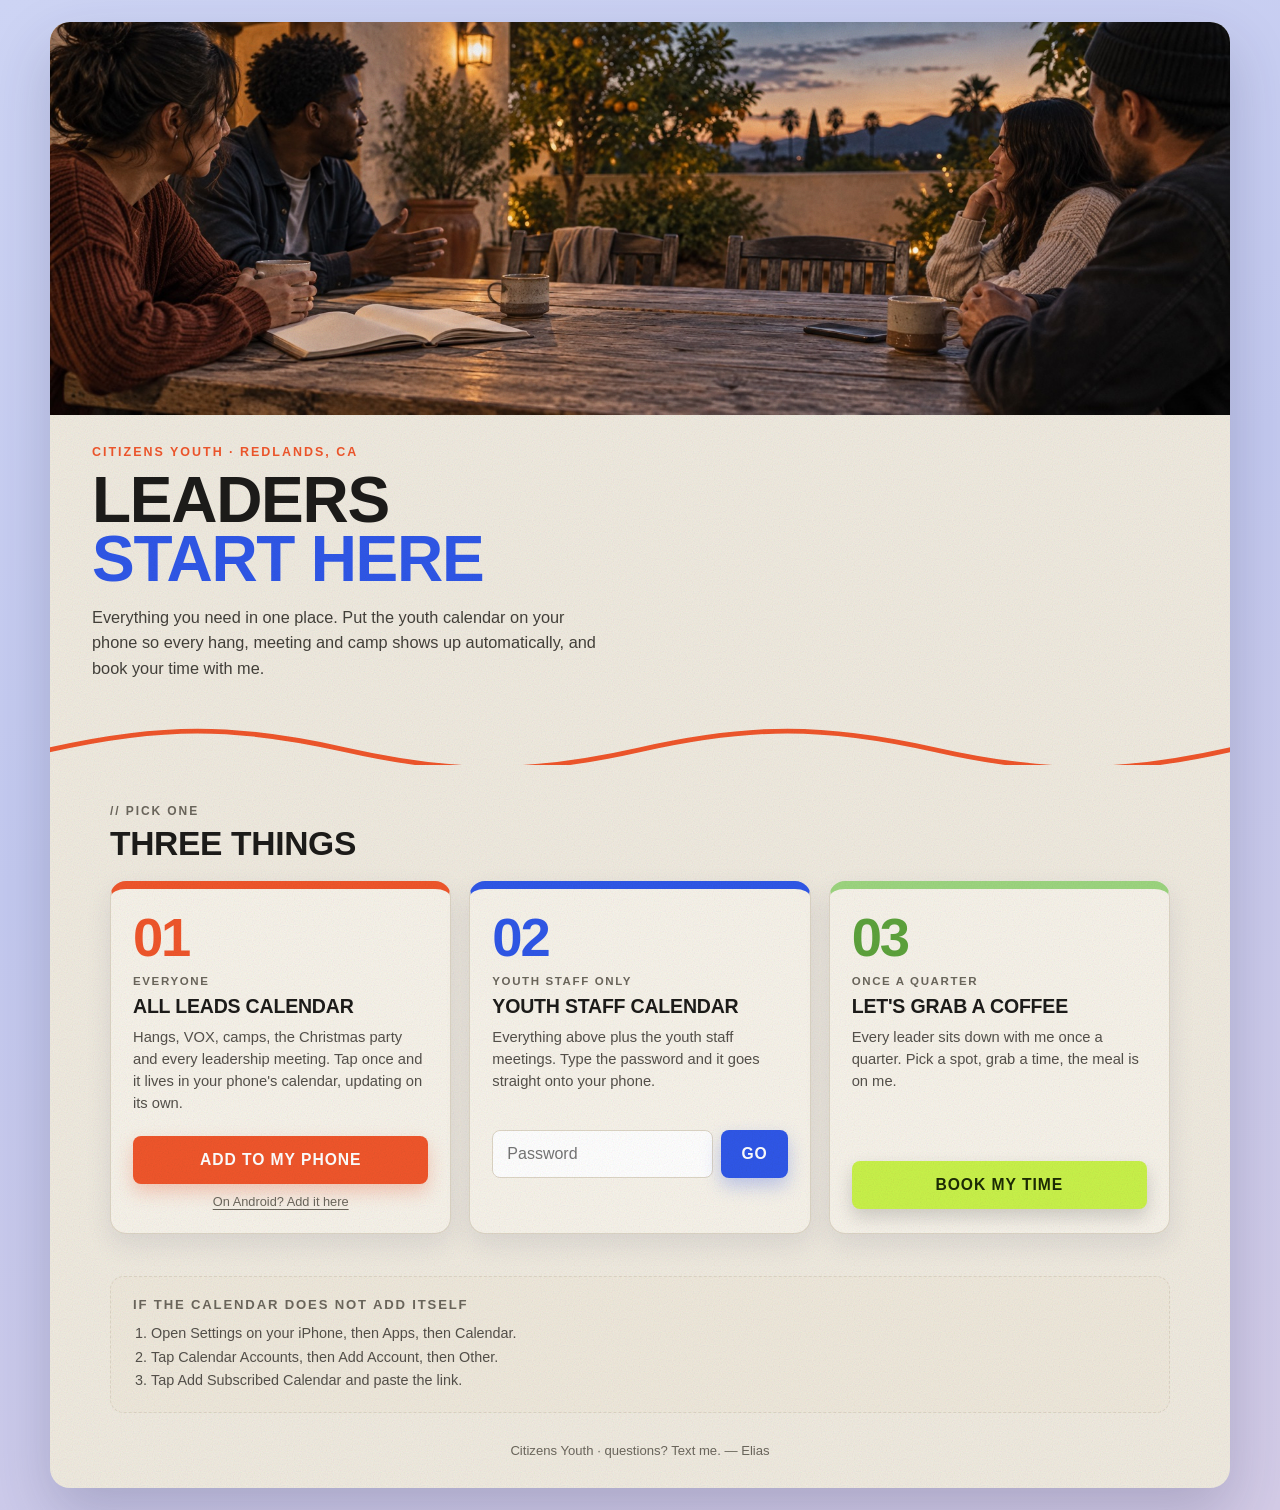
==== index.html @ 904f79c2 "Citizens Youth leaders page: calendars, password gate, quarterly check-in Co-Authored-By: Claude Opu" ====
<!DOCTYPE html>
<html lang="en">
<head>
<meta charset="UTF-8">
<meta name="viewport" content="width=device-width, initial-scale=1.0">
<meta name="robots" content="noindex, nofollow">
<title>Citizens Youth — Leaders</title>
<meta name="theme-color" content="#2f57e8">
<meta name="apple-mobile-web-app-capable" content="yes">
<meta name="apple-mobile-web-app-title" content="CY Leaders">
<link rel="apple-touch-icon" href="appicon.png">
<link rel="icon" type="image/png" href="appicon.png">
<link rel="stylesheet" href="style.css">
</head>
<body>
<div class="page">

  <div class="hero">
    <img class="heroimg" src="hero.jpg" alt="">
    <div class="herotext">
      <div class="kicker">Citizens Youth · Redlands, CA</div>
      <h1>LEADERS<br><span class="accent">START HERE</span></h1>
      <p class="lede">Everything you need in one place. Put the youth calendar on your phone so every hang, meeting and camp shows up automatically, and book your time with me.</p>
    </div>
  </div>

  <svg class="squiggle" viewBox="0 0 960 46" preserveAspectRatio="none" xmlns="http://www.w3.org/2000/svg">
    <path d="M0,30 C90,4 150,4 240,30 S390,56 480,30 S630,4 720,30 S870,56 960,30" stroke="#f0562b"/>
  </svg>

  <div class="pad">
    <div class="sec-head"><span class="n">// pick one</span><h2>Three Things</h2></div>

    <div class="cards">

      <div class="card c-orange">
        <div class="body">
          <div class="glyph n-orange">01</div>
          <div class="idx">Everyone</div>
          <h3>All Leads Calendar</h3>
          <p>Hangs, VOX, camps, the Christmas party and every leadership meeting. Tap once and it lives in your phone's calendar, updating on its own.</p>
          <div class="act">
          <a class="btn orange" id="leadBtn" href="webcal://calendar.google.com/calendar/ical/7b30a9584484464635e6bd8193d599d6e6fe924482d324d1a31d51b97092398a%40group.calendar.google.com/public/basic.ics">Add to my phone</a>
          <a class="alt" href="https://calendar.google.com/calendar/r?cid=7b30a9584484464635e6bd8193d599d6e6fe924482d324d1a31d51b97092398a%40group.calendar.google.com">On Android? Add it here</a>
          </div>
        </div>
      </div>

      <div class="card c-blue">
        <div class="body">
          <div class="glyph n-blue">02</div>
          <div class="idx">Youth staff only</div>
          <h3>Youth Staff Calendar</h3>
          <p>Everything above plus the youth staff meetings. Type the password and it goes straight onto your phone.</p>
          <div class="act">
          <form class="pw" id="pwForm" autocomplete="off">
            <input type="password" id="pw" placeholder="Password" aria-label="Youth staff password" autocapitalize="characters" autocomplete="off">
            <button class="btn" style="width:auto;margin-top:0;padding:14px 20px;" type="submit">Go</button>
          </form>
          <p class="msg" id="pwMsg" role="status" aria-live="polite"></p>
          </div>
        </div>
      </div>

      <div class="card c-green">
        <div class="body">
          <div class="glyph n-green">03</div>
          <div class="idx">Once a quarter</div>
          <h3>Let's Grab A Coffee</h3>
          <p>Every leader sits down with me once a quarter. Pick a spot, grab a time, the meal is on me.</p>
          <div class="act"><a class="btn lime" href="checkin/">Book my time</a></div>
        </div>
      </div>

    </div>

    <div class="help">
      <h4>If the calendar does not add itself</h4>
      <ol>
        <li>Open Settings on your iPhone, then Apps, then Calendar.</li>
        <li>Tap Calendar Accounts, then Add Account, then Other.</li>
        <li>Tap Add Subscribed Calendar and paste the link.</li>
      </ol>
    </div>
  </div>

  <div class="foot">Citizens Youth · questions? Text me. — Elias</div>
</div>

<script>
/* The staff calendar link is not in this page as readable text. It is locked with
   the password: the password makes the key that unscrambles it. A wrong password
   produces nonsense, and the page checks the result before sending anyone. */
(function(){
  var form = document.getElementById('pwForm'),
      input = document.getElementById('pw'),
      msg   = document.getElementById('pwMsg'),
      busy  = false;

  function say(text, kind){ msg.textContent = text; msg.className = 'msg' + (kind ? ' ' + kind : ''); }

  function b64(s){ var b = atob(s), a = new Uint8Array(b.length);
                   for (var i = 0; i < b.length; i++) a[i] = b.charCodeAt(i); return a; }
  function hex(buf){ return Array.from(new Uint8Array(buf))
                     .map(function(x){ return x.toString(16).padStart(2,'0'); }).join(''); }

  form.addEventListener('submit', function(e){
    e.preventDefault();
    if (busy) return;
    var typed = input.value.trim().toUpperCase().split(/\s+/).join(' ');
    if (!typed){ say('Type the password first.', 'bad'); return; }
    busy = true; say('Checking…');

    fetch('secret.json', {cache:'no-store'}).then(function(r){ return r.json(); }).then(function(s){
      var salt = b64(s.salt), ct = b64(s.ct);
      return crypto.subtle.importKey('raw', new TextEncoder().encode(typed), 'PBKDF2', false, ['deriveBits'])
        .then(function(key){
          return crypto.subtle.deriveBits(
            {name:'PBKDF2', salt:salt, iterations:s.rounds, hash:'SHA-256'}, key, ct.length * 8);
        })
        .then(function(bits){
          var stream = new Uint8Array(bits), out = new Uint8Array(ct.length);
          for (var i = 0; i < ct.length; i++) out[i] = ct[i] ^ stream[i];
          return crypto.subtle.digest('SHA-256', out).then(function(h){
            if (hex(h).slice(0,16) !== s.check) throw new Error('wrong');
            return new TextDecoder().decode(out);
          });
        });
    }).then(function(url){
      say('Unlocked. Sending you to your calendar…', 'good');
      setTimeout(function(){ window.location.href = url; }, 700);
      var alt = document.createElement('a');
      alt.className = 'alt';
      alt.href = url.replace(/^webcal:\/\/calendar\.google\.com\/calendar\/ical\//, 'https://calendar.google.com/calendar/r?cid=')
                    .replace(/\/public\/basic\.ics$/, '');
      alt.textContent = 'On Android? Add it here';
      msg.parentNode.appendChild(alt);
      busy = false;
    }).catch(function(err){
      busy = false;
      say(err && err.message === 'wrong' ? 'That password is not right. Check with Elias.'
                                         : 'Something went wrong. Try again in a moment.', 'bad');
    });
  });
})();
</script>
</body>
</html>
---- style.css ----
:root{
  --bg:#f0ebe0; --card:#f7f3ea; --ink:#1c1b19; --muted:#6b665c; --line:#ddd5c5;
  --orange:#f0562b; --green:#9dd67f; --lime:#c9f24a; --blue:#9fb8f0;
  --cobalt:#2f57e8; --lilac:#c3b4e8; --deep:#231f3d;
}
*{box-sizing:border-box;margin:0;padding:0;}
body{
  font-family:-apple-system,BlinkMacSystemFont,"Segoe UI",Roboto,Helvetica,Arial,sans-serif;
  background:linear-gradient(160deg,#cdd4f4 0%,#c3c9ef 45%,#d3cbe6 100%);
  color:var(--ink);-webkit-font-smoothing:antialiased;padding:26px 0;min-height:100vh;
}
.page{position:relative;max-width:880px;margin:0 auto;background:var(--bg);
  border-radius:20px;overflow:hidden;box-shadow:0 26px 60px rgba(40,40,80,.22);}
.page::after{content:"";position:absolute;inset:0;pointer-events:none;z-index:6;opacity:.5;
  mix-blend-mode:multiply;
  background-image:url("data:image/svg+xml,%3Csvg xmlns='http://www.w3.org/2000/svg' width='140' height='140'%3E%3Cfilter id='n'%3E%3CfeTurbulence type='fractalNoise' baseFrequency='0.85' numOctaves='2' stitchTiles='stitch'/%3E%3C/filter%3E%3Crect width='100%25' height='100%25' filter='url(%23n)' opacity='0.35'/%3E%3C/svg%3E");}
.pad{padding:0 42px;position:relative;z-index:2;}
@media(max-width:620px){.pad{padding:0 22px;}}
@media(min-width:1000px){body{padding:22px 0;}.page{max-width:min(1180px,95vw);}.pad{padding:0 60px;}}

.hero{position:relative;z-index:2;padding:0 0 34px;}
.heroimg{width:100%;aspect-ratio:3/1;object-fit:cover;display:block;background:var(--deep);}
.herotext{padding:30px 42px 0;}
@media(max-width:620px){.herotext{padding:24px 22px 0;}}
.kicker{font-size:.78rem;font-weight:800;letter-spacing:.16em;text-transform:uppercase;color:var(--orange);}
h1{font-size:clamp(2.4rem,7vw,4rem);line-height:.92;letter-spacing:-.02em;text-transform:uppercase;
  font-weight:900;margin-top:12px;}
h1 .accent{color:var(--cobalt);}
.lede{margin-top:16px;font-size:1.02rem;line-height:1.55;color:#43403a;max-width:56ch;}

.squiggle{display:block;width:100%;height:44px;margin:6px 0 0;position:relative;z-index:2;}
.squiggle path{fill:none;stroke-width:5;stroke-linecap:round;}

.sec-head{margin:36px 0 18px;}
.sec-head .n{font-size:.75rem;font-weight:800;letter-spacing:.16em;text-transform:uppercase;color:var(--muted);}
.sec-head h2{font-size:clamp(1.5rem,4.2vw,2.1rem);text-transform:uppercase;font-weight:900;letter-spacing:-.01em;margin-top:6px;}

.cards{display:grid;grid-template-columns:1fr;gap:18px;padding-bottom:8px;}
@media(min-width:760px){.cards{grid-template-columns:repeat(3,1fr);}}
.card{background:var(--card);border:1px solid var(--line);border-radius:16px;overflow:hidden;
  display:flex;flex-direction:column;box-shadow:0 10px 26px rgba(40,40,80,.10);}
.card .body{padding:26px 22px 24px;display:flex;flex-direction:column;flex:1;}
.card .glyph{font-size:3.4rem;line-height:.85;font-weight:900;letter-spacing:-.04em;margin-bottom:14px;}
.card .glyph.n-orange{color:var(--orange);}
.card .glyph.n-blue{color:var(--cobalt);}
.card .glyph.n-green{color:#5da33c;}
.card .act{margin-top:auto;}
.card .idx{font-size:.72rem;font-weight:800;letter-spacing:.14em;color:var(--muted);text-transform:uppercase;}
.card h3{font-size:1.22rem;text-transform:uppercase;font-weight:900;margin-top:8px;letter-spacing:-.01em;}
.card p{margin-top:8px;font-size:.92rem;line-height:1.5;color:#54504a;flex:1;}
.card.c-orange{border-top:8px solid var(--orange);}
.card.c-blue{border-top:8px solid var(--cobalt);}
.card.c-green{border-top:8px solid var(--green);}

.btn{display:block;text-align:center;margin-top:16px;background:var(--cobalt);color:#fff;text-decoration:none;
  font-size:.98rem;font-weight:800;text-transform:uppercase;letter-spacing:.06em;padding:15px 18px;
  border-radius:8px;border:0;cursor:pointer;width:100%;font-family:inherit;
  box-shadow:0 8px 18px rgba(47,87,232,.28);}
.btn:hover{background:#2547cf;}
.btn.lime{background:var(--lime);color:#1c2b04;box-shadow:0 8px 18px rgba(0,0,0,.16);}
.btn.lime:hover{background:#d7ff5e;}
.btn.orange{background:var(--orange);color:#fff;box-shadow:0 8px 18px rgba(240,86,43,.28);}
.btn.orange:hover{background:#d94820;}
.alt{display:block;text-align:center;margin-top:10px;font-size:.8rem;color:var(--muted);
  text-decoration:underline;text-underline-offset:3px;}
.alt:hover{color:var(--ink);}

.pw{margin-top:16px;display:flex;gap:8px;}
.card p{margin-bottom:6px;}
.pw input{flex:1;min-width:0;font-family:inherit;font-size:1rem;padding:14px 14px;border-radius:8px;
  border:1px solid var(--line);background:#fff;color:var(--ink);}
.pw input:focus{outline:2px solid var(--cobalt);outline-offset:1px;}
.msg{margin-top:10px;font-size:.85rem;font-weight:700;min-height:1.2em;}
.msg.bad{color:var(--orange);}
.msg.good{color:#2e7d32;}

.help{margin-top:34px;background:#efe9dc;border:1px dashed var(--line);border-radius:14px;padding:20px 22px;}
.help h4{font-size:.82rem;font-weight:800;letter-spacing:.14em;text-transform:uppercase;color:var(--muted);}
.help ol{margin:10px 0 0 18px;font-size:.9rem;line-height:1.6;color:#54504a;}
.foot{padding:30px 42px;font-size:.82rem;color:var(--muted);text-align:center;position:relative;z-index:2;}
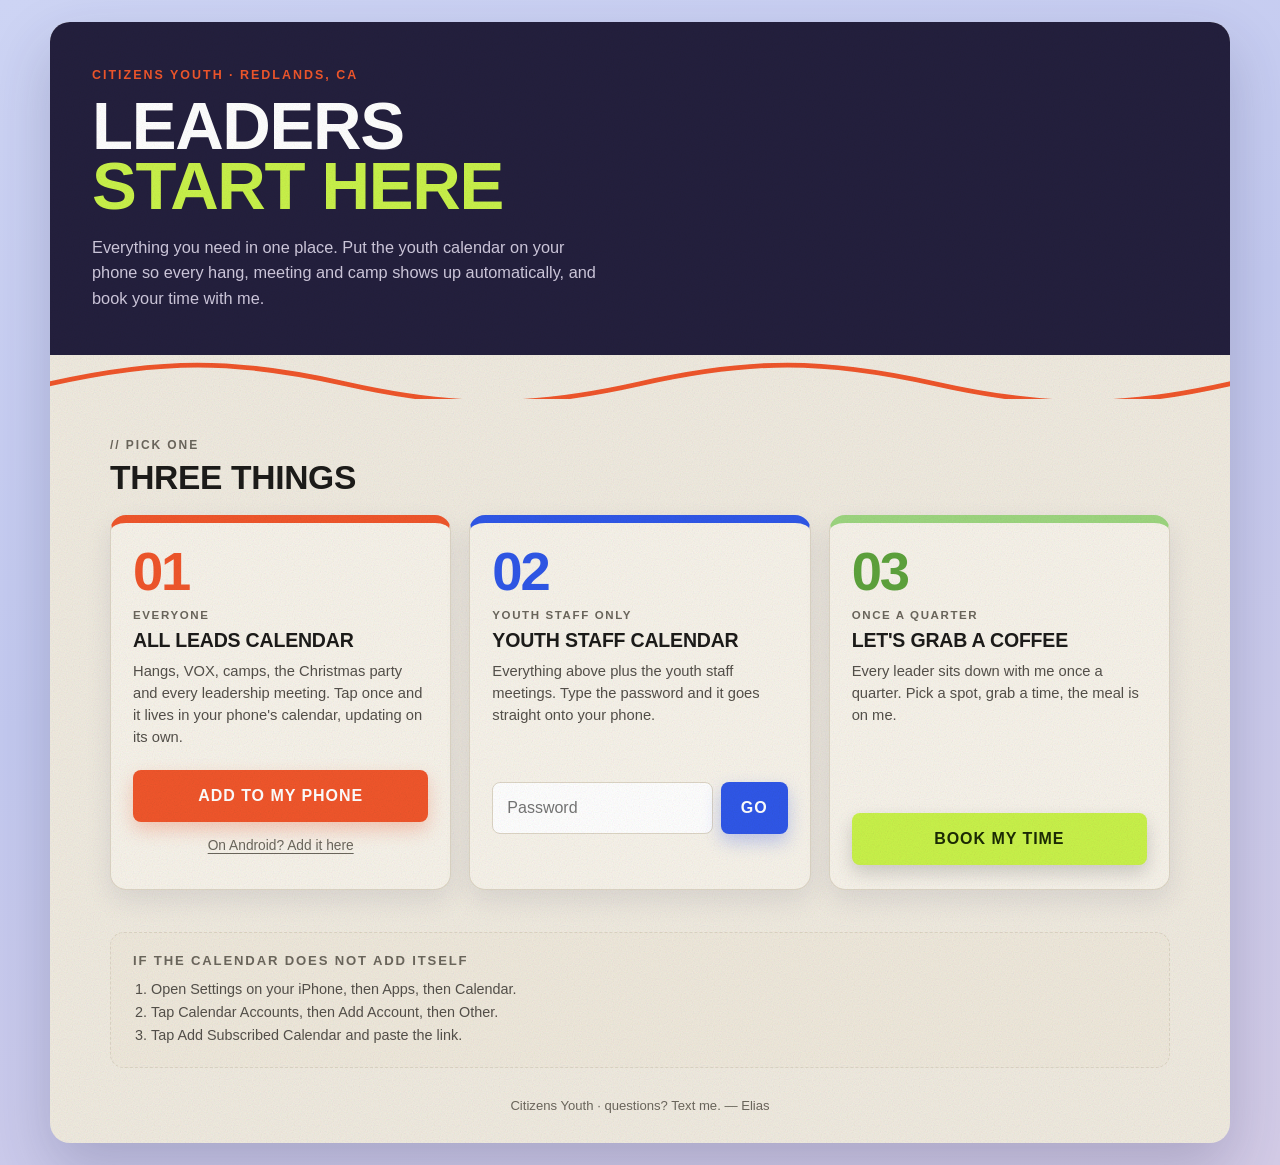
==== commit 9a5432a6: "Drop the generated hero photo; type-led hero and a phone-first layout No generated photographs of pe" ====
--- a/index.html
+++ b/index.html
@@ -2,7 +2,7 @@
 <html lang="en">
 <head>
 <meta charset="UTF-8">
-<meta name="viewport" content="width=device-width, initial-scale=1.0">
+<meta name="viewport" content="width=device-width, initial-scale=1.0, viewport-fit=cover">
 <meta name="robots" content="noindex, nofollow">
 <title>Citizens Youth — Leaders</title>
 <meta name="theme-color" content="#2f57e8">
@@ -15,14 +15,13 @@
 <body>
 <div class="page">
 
-  <div class="hero">
-    <img class="heroimg" src="hero.jpg" alt="">
+  <header class="hero">
     <div class="herotext">
       <div class="kicker">Citizens Youth · Redlands, CA</div>
       <h1>LEADERS<br><span class="accent">START HERE</span></h1>
       <p class="lede">Everything you need in one place. Put the youth calendar on your phone so every hang, meeting and camp shows up automatically, and book your time with me.</p>
     </div>
-  </div>
+  </header>
 
   <svg class="squiggle" viewBox="0 0 960 46" preserveAspectRatio="none" xmlns="http://www.w3.org/2000/svg">
     <path d="M0,30 C90,4 150,4 240,30 S390,56 480,30 S630,4 720,30 S870,56 960,30" stroke="#f0562b"/>
--- a/style.css
+++ b/style.css
@@ -7,10 +7,19 @@
 body{
   font-family:-apple-system,BlinkMacSystemFont,"Segoe UI",Roboto,Helvetica,Arial,sans-serif;
   background:linear-gradient(160deg,#cdd4f4 0%,#c3c9ef 45%,#d3cbe6 100%);
-  color:var(--ink);-webkit-font-smoothing:antialiased;padding:26px 0;min-height:100vh;
+  color:var(--ink);-webkit-font-smoothing:antialiased;text-size-adjust:100%;
+  -webkit-text-size-adjust:100%;-webkit-tap-highlight-color:rgba(47,87,232,.18);
+  padding:26px 0;min-height:100svh;
 }
 .page{position:relative;max-width:880px;margin:0 auto;background:var(--bg);
   border-radius:20px;overflow:hidden;box-shadow:0 26px 60px rgba(40,40,80,.22);}
+/* On a phone the card is the whole screen: no floating margin, no rounded corners,
+   and the home-indicator gap comes off the footer instead of the page. */
+@media(max-width:620px){
+  body{padding:0;background:var(--bg);}
+  .page{border-radius:0;box-shadow:none;max-width:none;min-height:100svh;
+    padding-left:env(safe-area-inset-left);padding-right:env(safe-area-inset-right);}
+}
 .page::after{content:"";position:absolute;inset:0;pointer-events:none;z-index:6;opacity:.5;
   mix-blend-mode:multiply;
   background-image:url("data:image/svg+xml,%3Csvg xmlns='http://www.w3.org/2000/svg' width='140' height='140'%3E%3Cfilter id='n'%3E%3CfeTurbulence type='fractalNoise' baseFrequency='0.85' numOctaves='2' stitchTiles='stitch'/%3E%3C/filter%3E%3Crect width='100%25' height='100%25' filter='url(%23n)' opacity='0.35'/%3E%3C/svg%3E");}
@@ -18,17 +27,17 @@
 @media(max-width:620px){.pad{padding:0 22px;}}
 @media(min-width:1000px){body{padding:22px 0;}.page{max-width:min(1180px,95vw);}.pad{padding:0 60px;}}
 
-.hero{position:relative;z-index:2;padding:0 0 34px;}
-.heroimg{width:100%;aspect-ratio:3/1;object-fit:cover;display:block;background:var(--deep);}
-.herotext{padding:30px 42px 0;}
-@media(max-width:620px){.herotext{padding:24px 22px 0;}}
+.hero{position:relative;z-index:2;background:var(--deep);color:#fff;
+  padding-top:env(safe-area-inset-top);}
+.herotext{padding:46px 42px 44px;}
+@media(max-width:620px){.herotext{padding:40px 22px 36px;}}
 .kicker{font-size:.78rem;font-weight:800;letter-spacing:.16em;text-transform:uppercase;color:var(--orange);}
-h1{font-size:clamp(2.4rem,7vw,4rem);line-height:.92;letter-spacing:-.02em;text-transform:uppercase;
-  font-weight:900;margin-top:12px;}
-h1 .accent{color:var(--cobalt);}
-.lede{margin-top:16px;font-size:1.02rem;line-height:1.55;color:#43403a;max-width:56ch;}
+h1{font-size:clamp(2.6rem,11vw,4.2rem);line-height:.9;letter-spacing:-.02em;text-transform:uppercase;
+  font-weight:900;margin-top:14px;}
+h1 .accent{color:var(--lime);}
+.lede{margin-top:18px;font-size:1.02rem;line-height:1.55;color:#cfc9dd;max-width:56ch;}
 
-.squiggle{display:block;width:100%;height:44px;margin:6px 0 0;position:relative;z-index:2;}
+.squiggle{display:block;width:100%;height:44px;margin:0;position:relative;z-index:2;}
 .squiggle path{fill:none;stroke-width:5;stroke-linecap:round;}
 
 .sec-head{margin:36px 0 18px;}
@@ -53,22 +62,22 @@
 .card.c-green{border-top:8px solid var(--green);}
 
 .btn{display:block;text-align:center;margin-top:16px;background:var(--cobalt);color:#fff;text-decoration:none;
-  font-size:.98rem;font-weight:800;text-transform:uppercase;letter-spacing:.06em;padding:15px 18px;
-  border-radius:8px;border:0;cursor:pointer;width:100%;font-family:inherit;
+  font-size:1rem;font-weight:800;text-transform:uppercase;letter-spacing:.06em;padding:17px 18px;
+  min-height:52px;border-radius:8px;border:0;cursor:pointer;width:100%;font-family:inherit;
   box-shadow:0 8px 18px rgba(47,87,232,.28);}
 .btn:hover{background:#2547cf;}
 .btn.lime{background:var(--lime);color:#1c2b04;box-shadow:0 8px 18px rgba(0,0,0,.16);}
 .btn.lime:hover{background:#d7ff5e;}
 .btn.orange{background:var(--orange);color:#fff;box-shadow:0 8px 18px rgba(240,86,43,.28);}
 .btn.orange:hover{background:#d94820;}
-.alt{display:block;text-align:center;margin-top:10px;font-size:.8rem;color:var(--muted);
+.alt{display:block;text-align:center;margin-top:4px;padding:12px 8px;font-size:.86rem;color:var(--muted);
   text-decoration:underline;text-underline-offset:3px;}
 .alt:hover{color:var(--ink);}
 
 .pw{margin-top:16px;display:flex;gap:8px;}
 .card p{margin-bottom:6px;}
-.pw input{flex:1;min-width:0;font-family:inherit;font-size:1rem;padding:14px 14px;border-radius:8px;
-  border:1px solid var(--line);background:#fff;color:var(--ink);}
+.pw input{flex:1;min-width:0;font-family:inherit;font-size:16px;padding:15px 14px;min-height:52px;
+  border-radius:8px;border:1px solid var(--line);background:#fff;color:var(--ink);}
 .pw input:focus{outline:2px solid var(--cobalt);outline-offset:1px;}
 .msg{margin-top:10px;font-size:.85rem;font-weight:700;min-height:1.2em;}
 .msg.bad{color:var(--orange);}
@@ -78,3 +87,8 @@
 .help h4{font-size:.82rem;font-weight:800;letter-spacing:.14em;text-transform:uppercase;color:var(--muted);}
 .help ol{margin:10px 0 0 18px;font-size:.9rem;line-height:1.6;color:#54504a;}
 .foot{padding:30px 42px;font-size:.82rem;color:var(--muted);text-align:center;position:relative;z-index:2;}
+@media(max-width:620px){
+  .foot{padding:26px 22px calc(26px + env(safe-area-inset-bottom));}
+  .card .body{padding:24px 20px 22px;}
+  .help{padding:18px 20px;}
+}
